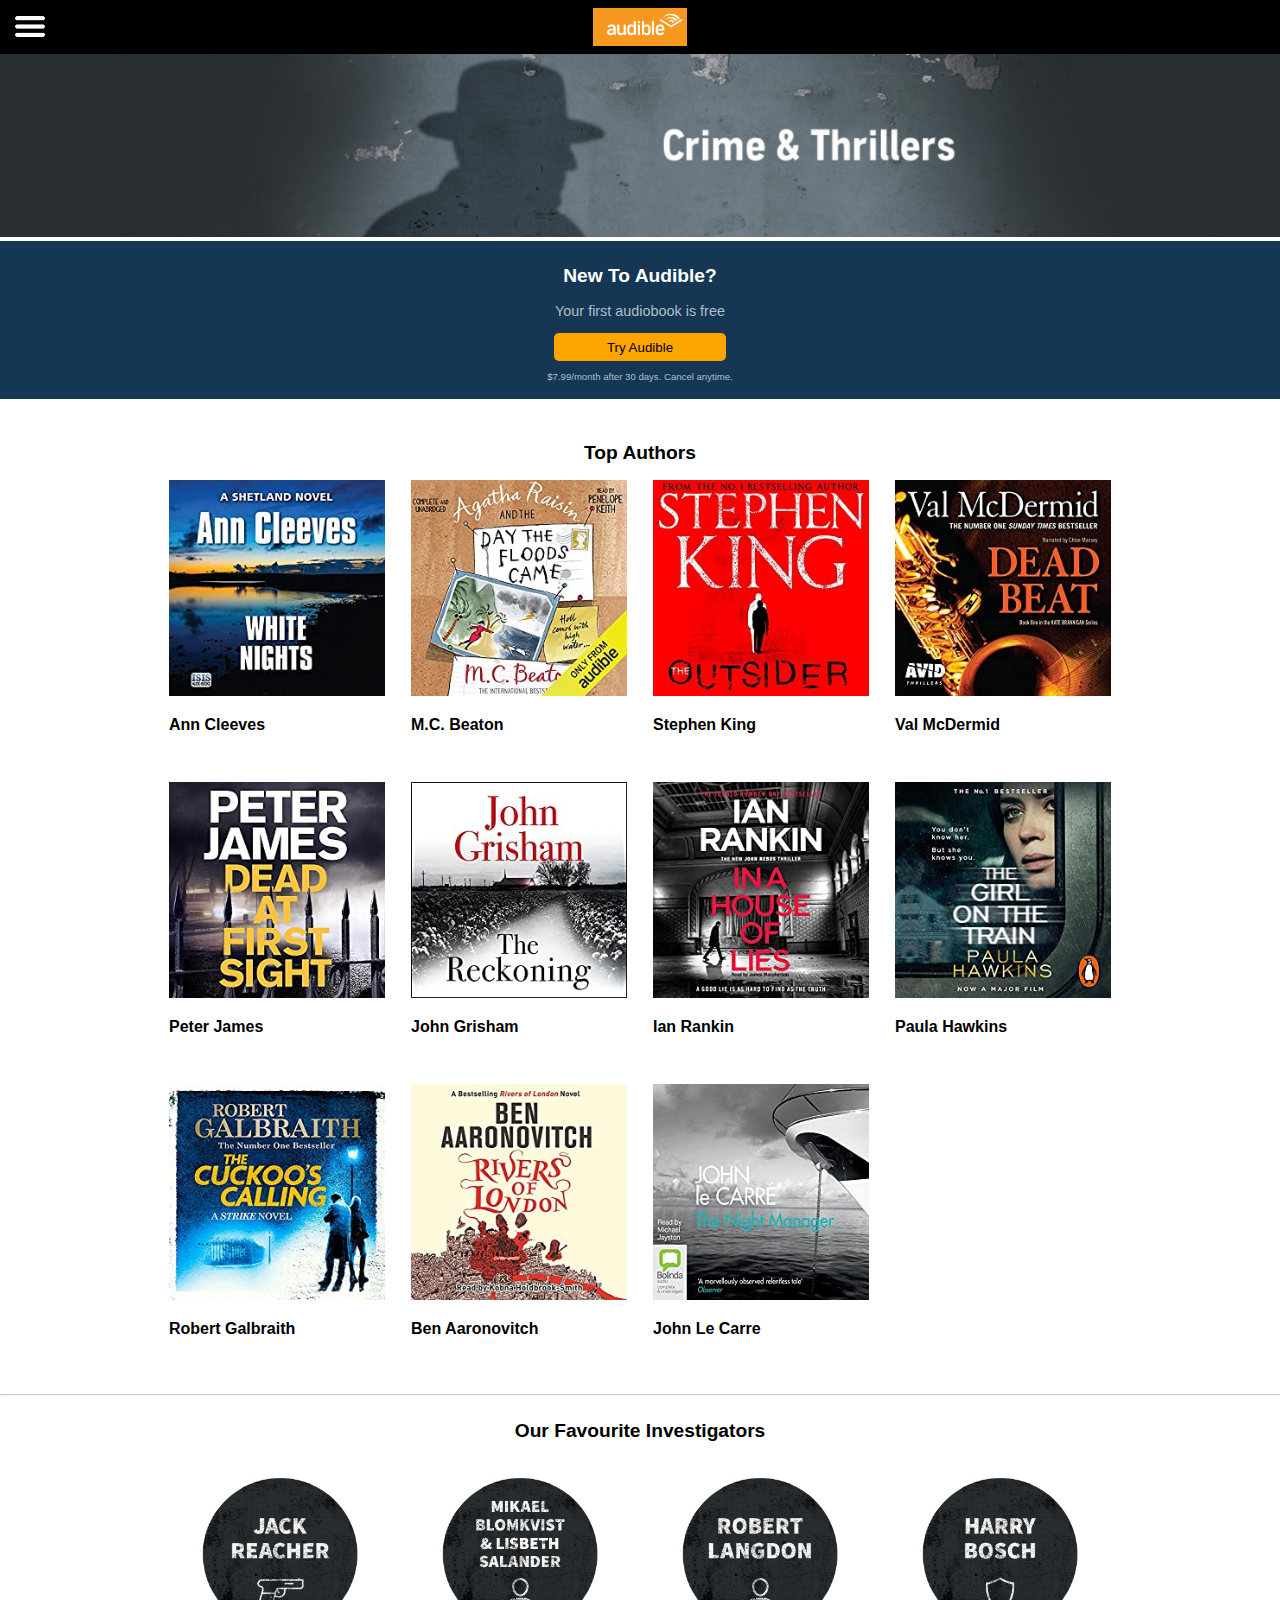
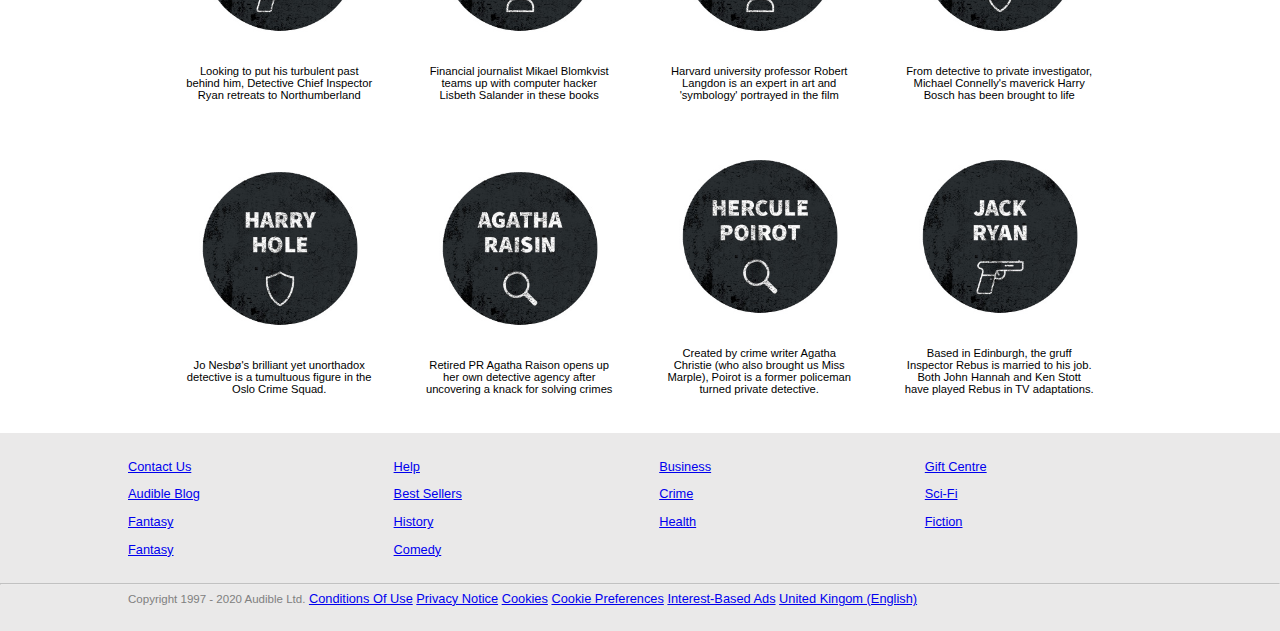
==== trending.html @ 18357cba "Add files via upload" ====
<!doctype html>
<html lang="nl">
<head>
	<meta charset="UTF-8">
	<meta name="author" content="jouw naam">
	<meta name="viewport" content="width=device-width, initial-scale=1">

	<title>Audible</title>

	<link href="styles/style2.css" rel="stylesheet">
</head>
<header>
	<button class="hamburger"></button>
	<nav class="navigatie">
		<ul>
			<li><a href="index.html" class="lijst">Home</a></li>
			<li><a href="#" class="lijst">Search</a></li>
			<li><a href="#" class="lijst">Contact</a></li>
			<li><a href="trending.html" class="lijst">Crime Books</a></li>
			<li><a href="#" class="lijst">Comedy</a></li>
			<li><a href="#" class="lijst">Fantasy</a></li>
			<li><a href="#" class="lijst">Fiction</a></li>
			<li><a href="#" class="lijst">Biography</a></li>
		</ul>
	</nav>
	<input type="image" alt="Login"
	src="images/logo.png">
</header>
<main>
	<section> <!-- section 1 -->
		<img src="images/crime.png">
	</section>
	<section> <!-- section 2 -->
		<h2>New To Audible?</h2>
		<p>Your first audiobook is free</p>
		<button>Try Audible</button>
		<p>$7.99/month after 30 days. Cancel anytime.</p>
	</section>
	<section> <!-- section 3 -->
		<h2 class="htrend">Top Authors</h2>
		<div>
			<img src="images/ann.jpg">
			<h3 class="ftt">Ann Cleeves</h3>
		</div>
		<div>
			<img src="images/beaton.jpg">
			<h3>M.C. Beaton</h3>
		</div>
		<div>
			<img src="images/stephen.jpg">
			<h3>Stephen King</h3>
		</div>
		<div>
			<img src="images/val.jpg">
			<h3>Val McDermid</h3>
		</div>
		<div>
			<img src="images/peter.jpg">
			<h3>Peter James</h3>
		</div>
		<div>
			<img src="images/john.jpg">
			<h3>John Grisham</h3>
		</div>
		<div>
			<img src="images/ian.jpg">
			<h3>Ian Rankin</h3>
		</div>
		<div>
			<img src="images/paula.jpg">
			<h3>Paula Hawkins</h3>
		</div>
		<div>
			<img src="images/robert.jpg">
			<h3>Robert Galbraith</h3>
		</div>
		<div>
			<img src="images/ben.jpg">
			<h3>Ben Aaronovitch</h3>
		</div>
		<div>
			<img src="images/john2.jpg">
			<h3>John Le Carre</h3>
		</div>
	</section><hr>
	
	<section> <!-- section 4 -->
		<h2>Our Favourite Investigators</h2>
		<div>
			<img src="images/investigator1.jpg">
			<p>Looking to put his turbulent past behind him, Detective Chief Inspector Ryan retreats to Northumberland </p>
		</div>
		<div>
			<img src="images/investigator2.jpg">
			<p>Financial journalist Mikael Blomkvist teams up with computer hacker Lisbeth Salander in these books</p>
		</div>
		<div>
			<img src="images/investigator3.jpg">
			<p>Harvard university professor Robert Langdon is an expert in art and 'symbology' portrayed in the film</p>
		</div>
		<div>
			<img src="images/investigator4.jpg">
			<p>From detective to private investigator, Michael Connelly's maverick Harry Bosch has been brought to life</p>
		</div>
		<div>
			<img src="images/investigator5.jpg">
			<p>Jo Nesbø's brilliant yet unorthadox detective is a tumultuous figure in the Oslo Crime Squad.</p>
		</div>
		<div>
			<img src="images/investigator6.jpg">
			<p>Retired PR Agatha Raison opens up her own detective agency after uncovering a knack for solving crimes</p>
		</div>
		<div>
			<img src="images/investigator7.jpg">
			<p>Created by crime writer Agatha Christie (who also brought us Miss Marple), Poirot is a former policeman turned private detective.</p>
		</div>
		<div>
			<img src="images/investigator8.jpg">
			<p>Based in Edinburgh, the gruff Inspector Rebus is married to his job. Both John Hannah and Ken Stott have played Rebus in TV adaptations.</p>
		</div>
	</section>
</main>
<footer>
	<div>
		<a href="#">Contact Us</a>
		<a href="#">Help</a>
		<a href="#">Business</a>
		<a href="#">Gift Centre</a>
		<a href="#">Audible Blog</a>
		<a href="#">Best Sellers</a>
		<a href="#">Crime</a>
		<a href="#">Sci-Fi</a>
		<a href="#">Fantasy</a>
		<a href="#">History</a>
		<a href="#">Health</a>
		<a href="#">Fiction</a>
		<a href="#">Fantasy</a>
		<a href="#">Comedy</a>
	</div><hr>
	<div>
		<p>Copyright 1997 - 2020 Audible Ltd.</p>
		<a href="#">Conditions Of Use</a>
		<a href="#">Privacy Notice</a>
		<a href="#">Cookies</a>
		<a href="#">Cookie Preferences</a>
		<a href="#">Interest-Based Ads</a>
		<a href="#">United Kingom (English)</a>
	</div>
</footer>
<body>
	<script src="scripts/script2.js"></script>
</body>
</html>
---- styles/style2.css ----
/* CSS Document */
*, *::after, *::before {
	box-sizing:border-box;  
}

body {
	margin:0;
	padding:0;
	font-family: helvetica;
}

/* letters */
h2 {
	font-size:1.2em;
	color:black;
} 

h3 {
	font-size:1em;
	font-weight: bold;
}

p {
	font-size:0.9em;
}

/* header */
header {
	background-color:black;
	display: grid;
	align-items: center;
	justify-content: space-around;
	padding: 0.5em 0;
}

.hamburger {
	width: 1.7em;
	position: absolute;
	width: 2.5em;
	height:2.5em;
	border:none;
	background: url(../images/hamburger.png);
	background-size:100%;
	z-index: 1000;
	top: .75em;
	left: 1em;
}

.sluiten {
	background: url(../images/kruis.png);
	width: 1.7em;
	position: absolute;
	width: 2.5em;
	height:2.5em;
	border:none;
	background-size:100%;
	z-index: 1000;
	top: 1em;
}

.navigatie {
	position: absolute;
	top: 0;
	left: 0;
	background-color: #282828;
	width: 100vw;
	height: 100vh;
	overflow: hidden;
	transform:translateX(-100%);
	transition: transform 0.2s ease;
}

.toonNav {
	transform:translateX(0%);
}

.navigatie ul {
	list-style: none; 
	margin-top:5em;
}

.navigatie li {
	margin-bottom: 3em;
}

.navigatie ul li a{
	color: white;
	padding-bottom: 10px;
	border-bottom: 2px solid black;
	text-decoration: none;
	font-size: 1.2em;
}

.navigatie ul li a:hover, .navigatie ul li a:focus {
	border-bottom: 2px solid white;
}

input {
	width: 7em;
}

header p{
	color: black;
}

header a{
	text-decoration: none;
}

header ul {
	list-style-type: none;
}

img {
	width: 100vw;
}

/* section 1 */
section:nth-of-type(1) img {
	width: 100vw;
	grid-column-start:1;
	grid-column-end:-1;
}

/* section 2 */
section:nth-of-type(2) {
	background-color: #153754;
	text-align: center;
	padding: .5em 0;
	margin-bottom: 3vh;
}

section:nth-of-type(2) h2 {
	color: white;
}

section:nth-of-type(2) p {
	color:#B0BFCA;
}

section:nth-of-type(2) button {
	background-color: orange;
	padding: .5em 4em;
	border-radius: 5px;
	border:none;
}

p:nth-child(4) {
	font-size:0.6em;
}

/* section 3 */
section:nth-of-type(3) {
	display: grid;
	grid-template-columns:1fr 1fr;
	margin-bottom: 3vh;
}

section:nth-of-type(3) h2 {
	grid-column-start:1;
	grid-column-end:-1;
	text-align: center;
}

section:nth-of-type(3) img {
	width: 40vw;
}

section:nth-of-type(3) div {
	margin:auto;
	margin-bottom: 2em;
}

hr {
	color: grey;
	opacity: 50%;
}

/* section 4 */
section:nth-of-type(4) {
	display: grid;
	grid-template-columns: 1fr 1fr;

}

section:nth-of-type(4) h2 {
	grid-column-start:1;
	grid-column-end:-1;
	text-align: center;
}

section:nth-of-type(4) div {
	margin: auto;
	margin-bottom: 3vh;
}

section:nth-of-type(4) img {
	width: 35vw;
}

section:nth-of-type(4) p {
	text-align:center;
	font-size:0.7em;
	width: 35vw;
}

/* footer */
footer {
	background-color: #eae9e9;
	padding:2em 0;
	font-size: 0.8em;
}

footer div:nth-of-type(1) {
	display: grid;
	grid-template-columns: 1fr 1fr 1fr;
	grid-gap: 1em 3em;
	width: 80vw;
	margin:auto;
	margin-bottom: 2em;
}

footer div:nth-of-type(2) {
	width: 80vw;
	margin-top: 2em;
	margin:auto;
}

footer div:nth-of-type(2) p {
	display: inline;
	color: grey;
}

/* Media Query */
/* 3 Column Grid */
@media (min-width: 40em) {
	section:nth-of-type(3) {
		display: grid;
		grid-template-columns:1fr 1fr 1fr;
		margin-bottom: 3vh;
		grid-gap: 0 .5em;
		max-width: 40em;
		margin: auto;
	}

	section:nth-of-type(3) h2 {
		text-align: center;
	}

	section:nth-of-type(3) img {
		max-width: 12em;
	}

	section:nth-of-type(3) div {
		margin:auto;
		margin-bottom: 2em;
	}

	section:nth-of-type(4) {
		display: grid;
		grid-template-columns: 1fr 1fr 1fr;
		max-width: 40em;
		margin: auto;
	}

	section:nth-of-type(4) h2 {
		grid-column-start:1;
		grid-column-end:-1;
		text-align: center;
	}

	section:nth-of-type(4) div {
		margin: auto;
		margin-bottom: 3vh;
	}

	section:nth-of-type(4) img {
		max-width: 12em;
	}

	section:nth-of-type(4) p {
		text-align:center;
		font-size:0.7em;
		max-width: 17em;
	}

	footer div {
		max-width: 60em;
		margin: auto;
	}

	footer div:nth-of-type(1) {
		display: grid;
		grid-template-columns: 1fr 1fr 1fr;
		grid-gap: 1em 3em;
		margin-bottom: 2em;
	}
}

@media (min-width: 60em) {
	section:nth-of-type(3) {
		display: grid;
		grid-template-columns:1fr 1fr 1fr 1fr;
		margin-bottom: 3vh;
		grid-gap: 0 .5em;
		max-width: 60em;
		margin: auto;
	}

	section:nth-of-type(3) h2 {
		text-align: center;
	}

	section:nth-of-type(3) img {
		max-width: 13.5em;
	}

	section:nth-of-type(3) div {
		margin:auto;
		margin-bottom: 2em;
	}

	section:nth-of-type(4) {
		display: grid;
		grid-template-columns: 1fr 1fr 1fr 1fr;
		max-width: 60em;
		margin: auto;
	}

	section:nth-of-type(4) h2 {
		grid-column-start:1;
		grid-column-end:-1;
		text-align: center;
	}

	section:nth-of-type(4) div {
		margin: auto;
		margin-bottom: 3vh;
	}

	section:nth-of-type(4) img {
		max-width: 12em;
	}

	section:nth-of-type(4) p {
		text-align:center;
		font-size:0.7em;
		max-width: 17em;
	}

	footer div {
		max-width: 80em;
		margin: auto;
	}

	footer div:nth-of-type(1) {
		display: grid;
		grid-template-columns: 1fr 1fr 1fr 1fr;
		grid-gap: 1em 3em;
		margin-bottom: 2em;
	}
}
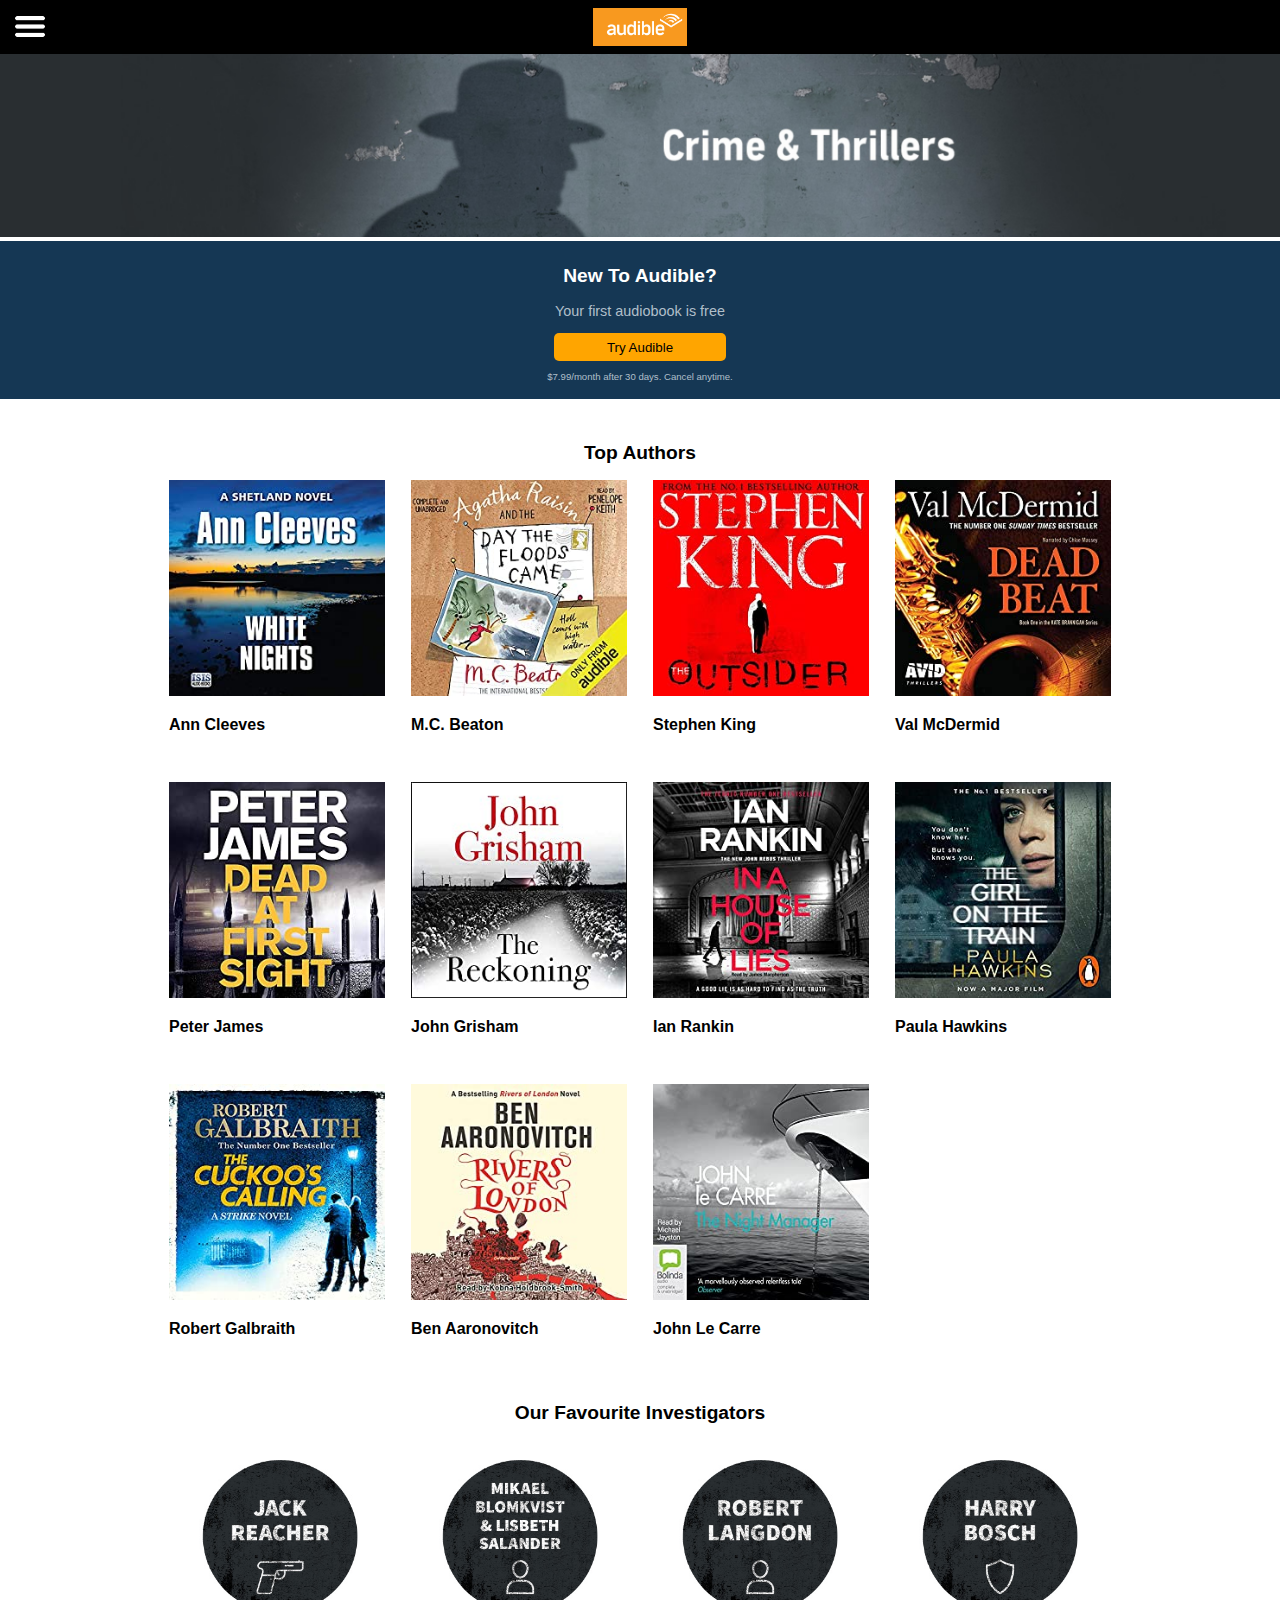
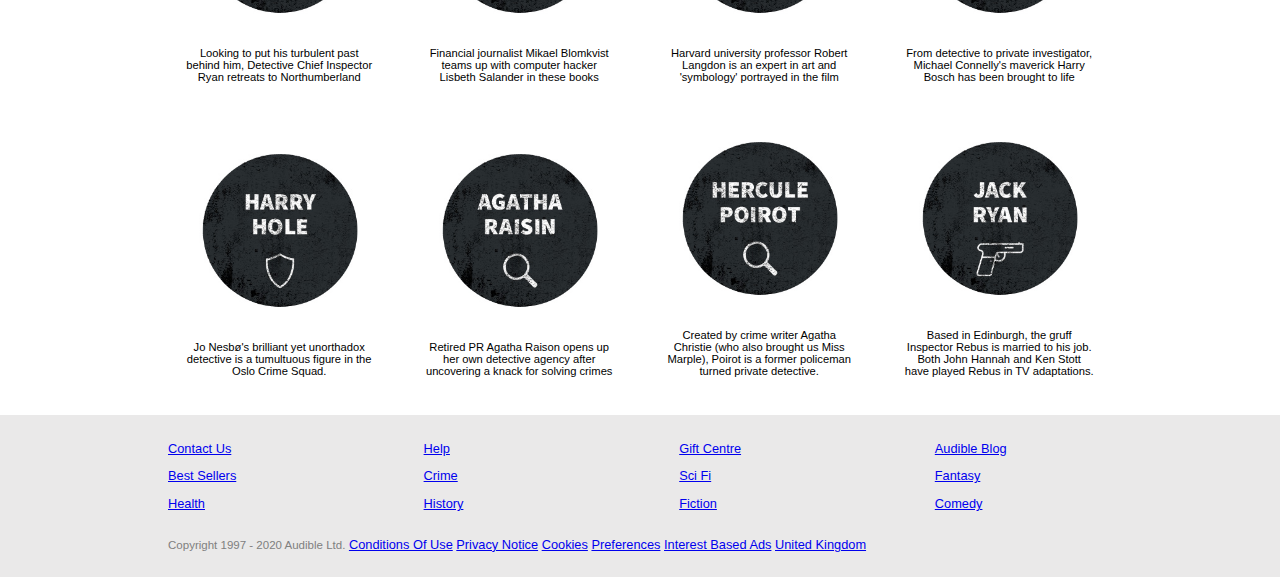
==== commit 4b088b3a: "Add files via upload" ====
--- a/trending.html
+++ b/trending.html
@@ -9,6 +9,7 @@
 
 	<link href="styles/style2.css" rel="stylesheet">
 </head>
+<body>
 <header>
 	<button class="hamburger"></button>
 	<nav class="navigatie">
@@ -28,7 +29,7 @@
 </header>
 <main>
 	<section> <!-- section 1 -->
-		<img src="images/crime.png">
+		<img src="images/crime.png" alt="begin">
 	</section>
 	<section> <!-- section 2 -->
 		<h2>New To Audible?</h2>
@@ -38,116 +39,114 @@
 	</section>
 	<section> <!-- section 3 -->
 		<h2 class="htrend">Top Authors</h2>
-		<div>
-			<img src="images/ann.jpg">
+		<article>
+			<img src="images/ann.jpg" alt="boek1">
 			<h3 class="ftt">Ann Cleeves</h3>
-		</div>
-		<div>
-			<img src="images/beaton.jpg">
+		</article>
+		<article>
+			<img src="images/beaton.jpg" alt="boek2">
 			<h3>M.C. Beaton</h3>
-		</div>
-		<div>
-			<img src="images/stephen.jpg">
+		</article>
+		<article>
+			<img src="images/stephen.jpg" alt="boek3">
 			<h3>Stephen King</h3>
-		</div>
-		<div>
-			<img src="images/val.jpg">
+		</article>
+		<article>
+			<img src="images/val.jpg" alt="boek4">
 			<h3>Val McDermid</h3>
-		</div>
-		<div>
-			<img src="images/peter.jpg">
+		</article>
+		<article>
+			<img src="images/peter.jpg" alt="boek5">
 			<h3>Peter James</h3>
-		</div>
-		<div>
-			<img src="images/john.jpg">
+		</article>
+		<article>
+			<img src="images/john.jpg" alt="boek6">
 			<h3>John Grisham</h3>
-		</div>
-		<div>
-			<img src="images/ian.jpg">
+		</article>
+		<article>
+			<img src="images/ian.jpg" alt="boek7">
 			<h3>Ian Rankin</h3>
-		</div>
-		<div>
-			<img src="images/paula.jpg">
+		</article>
+		<article>
+			<img src="images/paula.jpg" alt="boek8">
 			<h3>Paula Hawkins</h3>
-		</div>
-		<div>
-			<img src="images/robert.jpg">
+		</article>
+		<article>
+			<img src="images/robert.jpg" alt="boek9">
 			<h3>Robert Galbraith</h3>
-		</div>
-		<div>
+		</article>
+		<article>
 			<img src="images/ben.jpg">
 			<h3>Ben Aaronovitch</h3>
-		</div>
-		<div>
+		</article>
+		<article>
 			<img src="images/john2.jpg">
 			<h3>John Le Carre</h3>
-		</div>
-	</section><hr>
+		</article>
+	</section>
 	
 	<section> <!-- section 4 -->
 		<h2>Our Favourite Investigators</h2>
-		<div>
+		<article>
 			<img src="images/investigator1.jpg">
 			<p>Looking to put his turbulent past behind him, Detective Chief Inspector Ryan retreats to Northumberland </p>
-		</div>
-		<div>
+		</article>
+		<article>
 			<img src="images/investigator2.jpg">
 			<p>Financial journalist Mikael Blomkvist teams up with computer hacker Lisbeth Salander in these books</p>
-		</div>
-		<div>
+		</article>
+		<article>
 			<img src="images/investigator3.jpg">
 			<p>Harvard university professor Robert Langdon is an expert in art and 'symbology' portrayed in the film</p>
-		</div>
-		<div>
+		</article>
+		<article>
 			<img src="images/investigator4.jpg">
 			<p>From detective to private investigator, Michael Connelly's maverick Harry Bosch has been brought to life</p>
-		</div>
-		<div>
+		</article>
+		<article>
 			<img src="images/investigator5.jpg">
 			<p>Jo Nesbø's brilliant yet unorthadox detective is a tumultuous figure in the Oslo Crime Squad.</p>
-		</div>
-		<div>
+		</article>
+		<article>
 			<img src="images/investigator6.jpg">
 			<p>Retired PR Agatha Raison opens up her own detective agency after uncovering a knack for solving crimes</p>
-		</div>
-		<div>
+		</article>
+		<article>
 			<img src="images/investigator7.jpg">
 			<p>Created by crime writer Agatha Christie (who also brought us Miss Marple), Poirot is a former policeman turned private detective.</p>
-		</div>
-		<div>
+		</article>
+		<article>
 			<img src="images/investigator8.jpg">
 			<p>Based in Edinburgh, the gruff Inspector Rebus is married to his job. Both John Hannah and Ken Stott have played Rebus in TV adaptations.</p>
-		</div>
+		</article>
 	</section>
 </main>
 <footer>
-	<div>
-		<a href="#">Contact Us</a>
-		<a href="#">Help</a>
-		<a href="#">Business</a>
-		<a href="#">Gift Centre</a>
-		<a href="#">Audible Blog</a>
-		<a href="#">Best Sellers</a>
-		<a href="#">Crime</a>
-		<a href="#">Sci-Fi</a>
-		<a href="#">Fantasy</a>
-		<a href="#">History</a>
-		<a href="#">Health</a>
-		<a href="#">Fiction</a>
-		<a href="#">Fantasy</a>
-		<a href="#">Comedy</a>
-	</div><hr>
-	<div>
+	<ul>
+		<li><a href="#">Contact Us</a></li>
+		<li><a href="#">Help</a></li>
+		<li><a href="#">Gift Centre</a></li>
+		<li><a href="#">Audible Blog</a></li>
+		<li><a href="#">Best Sellers</a></li>
+		<li><a href="#">Crime</a></li>
+		<li><a href="#">Sci Fi</a></li>
+		<li><a href="#">Fantasy</a></li>
+		<li><a href="#">Health</a></li>
+		<li><a href="#">History</a></li>
+		<li><a href="#">Fiction</a></li>
+		<li><a href="#">Comedy</a></li>
+	</ul>
+	<ul>
 		<p>Copyright 1997 - 2020 Audible Ltd.</p>
-		<a href="#">Conditions Of Use</a>
-		<a href="#">Privacy Notice</a>
-		<a href="#">Cookies</a>
-		<a href="#">Cookie Preferences</a>
-		<a href="#">Interest-Based Ads</a>
-		<a href="#">United Kingom (English)</a>
-	</div>
+		<li><a href="#">Conditions Of Use</a></li>
+		<li><a href="#">Privacy Notice</a></li>
+		<li><a href="#">Cookies</a></li>
+		<li><a href="#">Preferences</a></li>
+		<li><a href="#">Interest Based Ads</a></li>
+		<li><a href="#">United Kingdom</a></li>
+	</ul>
 </footer>
-<body>
+
 	<script src="scripts/script2.js"></script>
 </body>
 </html>
--- a/styles/style2.css
+++ b/styles/style2.css
@@ -166,7 +166,7 @@
 	width: 40vw;
 }
 
-section:nth-of-type(3) div {
+section:nth-of-type(3) article {
 	margin:auto;
 	margin-bottom: 2em;
 }
@@ -189,7 +189,7 @@
 	text-align: center;
 }
 
-section:nth-of-type(4) div {
+section:nth-of-type(4) article {
 	margin: auto;
 	margin-bottom: 3vh;
 }
@@ -204,29 +204,36 @@
 	width: 35vw;
 }
 
-/* footer */
 footer {
 	background-color: #eae9e9;
 	padding:2em 0;
 	font-size: 0.8em;
 }
 
-footer div:nth-of-type(1) {
+footer ul:nth-of-type(1) {
 	display: grid;
+	list-style-type: none;
 	grid-template-columns: 1fr 1fr 1fr;
 	grid-gap: 1em 3em;
-	width: 80vw;
+	width: 95vw;
 	margin:auto;
 	margin-bottom: 2em;
-}
-
-footer div:nth-of-type(2) {
-	width: 80vw;
+	margin-left: 0;
+}
+
+footer ul:nth-of-type(2) {
+	width: 95vw;
 	margin-top: 2em;
 	margin:auto;
-}
-
-footer div:nth-of-type(2) p {
+	margin-left: 0;
+
+}
+
+footer ul:nth-of-type(2) li {
+	display: inline;
+}
+
+footer ul:nth-of-type(2) p {
 	display: inline;
 	color: grey;
 }
@@ -251,7 +258,7 @@
 		max-width: 12em;
 	}
 
-	section:nth-of-type(3) div {
+	section:nth-of-type(3) article {
 		margin:auto;
 		margin-bottom: 2em;
 	}
@@ -269,7 +276,7 @@
 		text-align: center;
 	}
 
-	section:nth-of-type(4) div {
+	section:nth-of-type(4) article {
 		margin: auto;
 		margin-bottom: 3vh;
 	}
@@ -284,12 +291,22 @@
 		max-width: 17em;
 	}
 
-	footer div {
+	footer ul {
 		max-width: 60em;
 		margin: auto;
 	}
 
-	footer div:nth-of-type(1) {
+	footer ul:nth-of-type(1){
+		margin: auto;
+		margin-bottom: 2em;
+	}
+
+	footer ul:nth-of-type(2){
+		margin: auto;
+	}
+
+
+	footer ul:nth-of-type(1)li {
 		display: grid;
 		grid-template-columns: 1fr 1fr 1fr;
 		grid-gap: 1em 3em;
@@ -315,7 +332,7 @@
 		max-width: 13.5em;
 	}
 
-	section:nth-of-type(3) div {
+	section:nth-of-type(3) article {
 		margin:auto;
 		margin-bottom: 2em;
 	}
@@ -333,7 +350,7 @@
 		text-align: center;
 	}
 
-	section:nth-of-type(4) div {
+	section:nth-of-type(4) article {
 		margin: auto;
 		margin-bottom: 3vh;
 	}
@@ -348,24 +365,28 @@
 		max-width: 17em;
 	}
 
-	footer div {
+	footer ul {
 		max-width: 80em;
 		margin: auto;
 	}
 
-	footer div:nth-of-type(1) {
+	footer ul:nth-of-type(1) {
 		display: grid;
 		grid-template-columns: 1fr 1fr 1fr 1fr;
-		grid-gap: 1em 3em;
-		margin-bottom: 2em;
-	}
-}
-
-
-
-
-
-
-
-
-
+		margin:auto;
+	}
+
+	footer ul:nth-of-type(2){
+		margin: auto;
+		margin-top: 2em;
+	}
+}
+
+
+
+
+
+
+
+
+
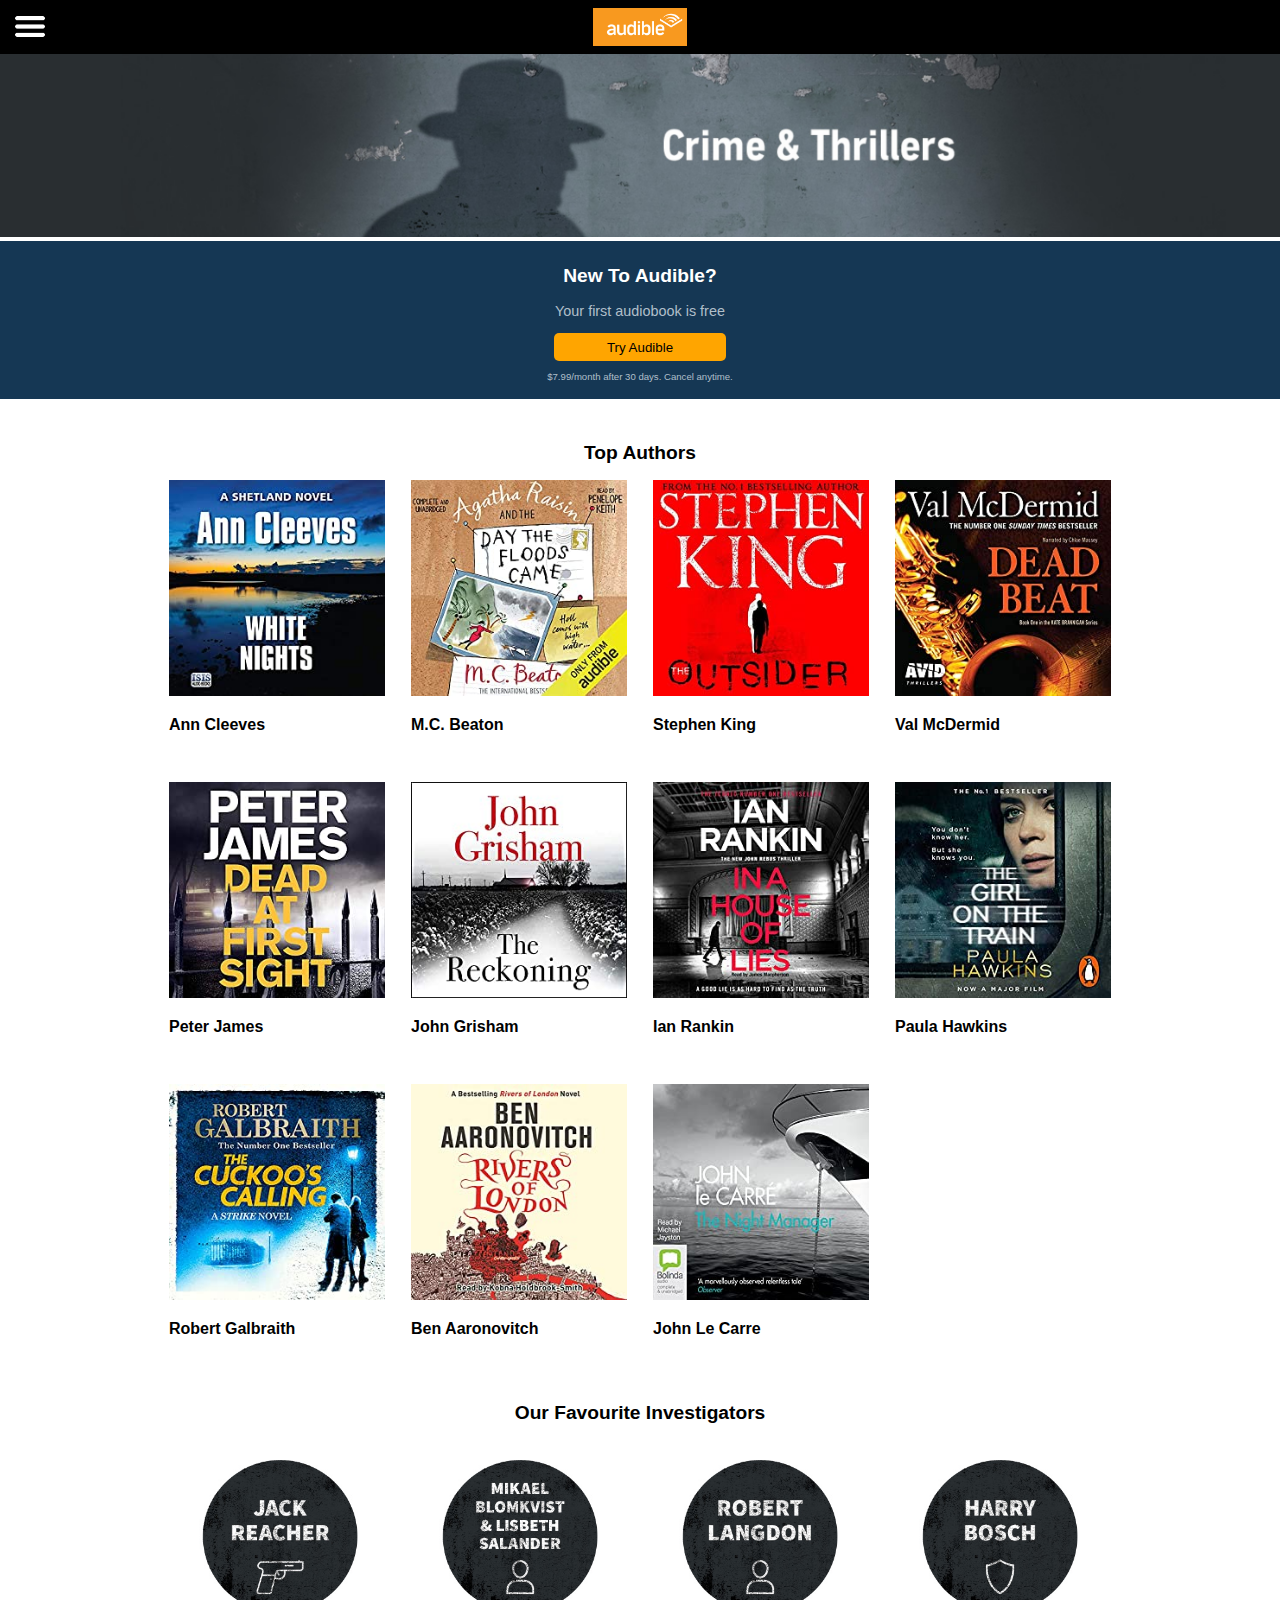
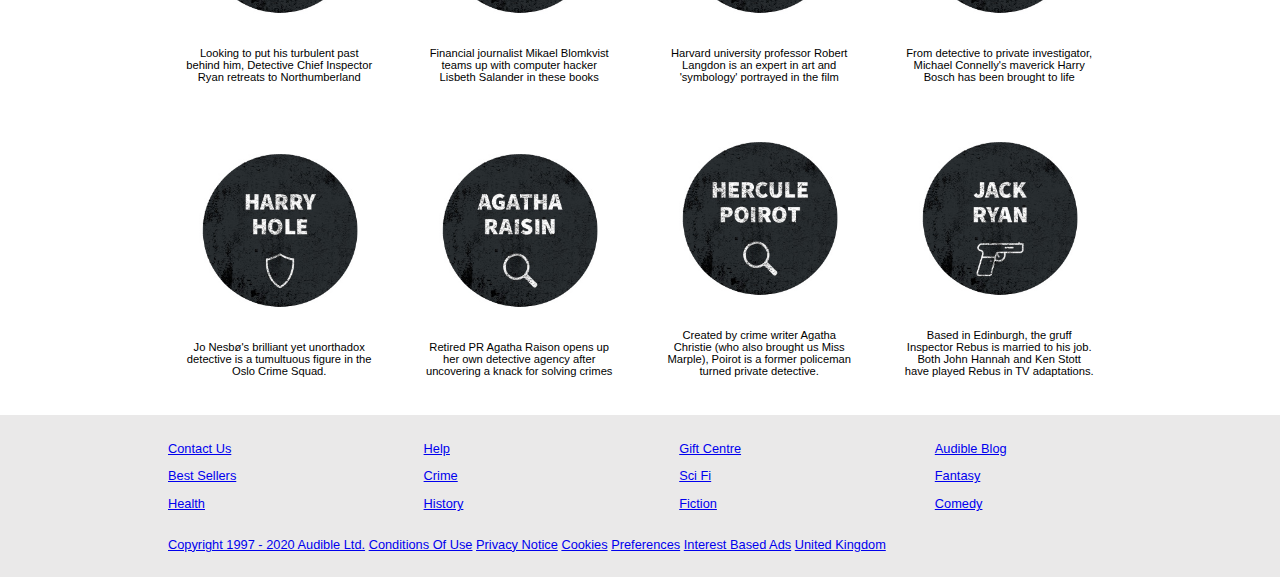
==== commit 0c7010ec: "Add files via upload" ====
--- a/trending.html
+++ b/trending.html
@@ -29,6 +29,7 @@
 </header>
 <main>
 	<section> <!-- section 1 -->
+		<h2>Crime & Thrillers</h2>
 		<img src="images/crime.png" alt="begin">
 	</section>
 	<section> <!-- section 2 -->
@@ -76,11 +77,11 @@
 			<h3>Robert Galbraith</h3>
 		</article>
 		<article>
-			<img src="images/ben.jpg">
+			<img src="images/ben.jpg" alt="boek10">
 			<h3>Ben Aaronovitch</h3>
 		</article>
 		<article>
-			<img src="images/john2.jpg">
+			<img src="images/john2.jpg" alt="boek11">
 			<h3>John Le Carre</h3>
 		</article>
 	</section>
@@ -88,35 +89,35 @@
 	<section> <!-- section 4 -->
 		<h2>Our Favourite Investigators</h2>
 		<article>
-			<img src="images/investigator1.jpg">
+			<img src="images/investigator1.jpg" alt="investigator01">
 			<p>Looking to put his turbulent past behind him, Detective Chief Inspector Ryan retreats to Northumberland </p>
 		</article>
 		<article>
-			<img src="images/investigator2.jpg">
+			<img src="images/investigator2.jpg" alt="investigator02">
 			<p>Financial journalist Mikael Blomkvist teams up with computer hacker Lisbeth Salander in these books</p>
 		</article>
 		<article>
-			<img src="images/investigator3.jpg">
+			<img src="images/investigator3.jpg" alt="investigator03">
 			<p>Harvard university professor Robert Langdon is an expert in art and 'symbology' portrayed in the film</p>
 		</article>
 		<article>
-			<img src="images/investigator4.jpg">
+			<img src="images/investigator4.jpg" alt="investigator04">
 			<p>From detective to private investigator, Michael Connelly's maverick Harry Bosch has been brought to life</p>
 		</article>
 		<article>
-			<img src="images/investigator5.jpg">
+			<img src="images/investigator5.jpg" alt="investigator05">
 			<p>Jo Nesbø's brilliant yet unorthadox detective is a tumultuous figure in the Oslo Crime Squad.</p>
 		</article>
 		<article>
-			<img src="images/investigator6.jpg">
+			<img src="images/investigator6.jpg" alt="investigator06">
 			<p>Retired PR Agatha Raison opens up her own detective agency after uncovering a knack for solving crimes</p>
 		</article>
 		<article>
-			<img src="images/investigator7.jpg">
+			<img src="images/investigator7.jpg" alt="investigator07">
 			<p>Created by crime writer Agatha Christie (who also brought us Miss Marple), Poirot is a former policeman turned private detective.</p>
 		</article>
 		<article>
-			<img src="images/investigator8.jpg">
+			<img src="images/investigator8.jpg" alt="investigator08">
 			<p>Based in Edinburgh, the gruff Inspector Rebus is married to his job. Both John Hannah and Ken Stott have played Rebus in TV adaptations.</p>
 		</article>
 	</section>
@@ -137,7 +138,7 @@
 		<li><a href="#">Comedy</a></li>
 	</ul>
 	<ul>
-		<p>Copyright 1997 - 2020 Audible Ltd.</p>
+		<li><a href="#">Copyright 1997 - 2020 Audible Ltd.</a></li>
 		<li><a href="#">Conditions Of Use</a></li>
 		<li><a href="#">Privacy Notice</a></li>
 		<li><a href="#">Cookies</a></li>
--- a/styles/style2.css
+++ b/styles/style2.css
@@ -122,6 +122,11 @@
 	grid-column-end:-1;
 }
 
+section:nth-of-type(1) h2 {
+	font-size:.01px;
+	color: white;
+}
+
 /* section 2 */
 section:nth-of-type(2) {
 	background-color: #153754;
@@ -233,10 +238,6 @@
 	display: inline;
 }
 
-footer ul:nth-of-type(2) p {
-	display: inline;
-	color: grey;
-}
 
 /* Media Query */
 /* 3 Column Grid */
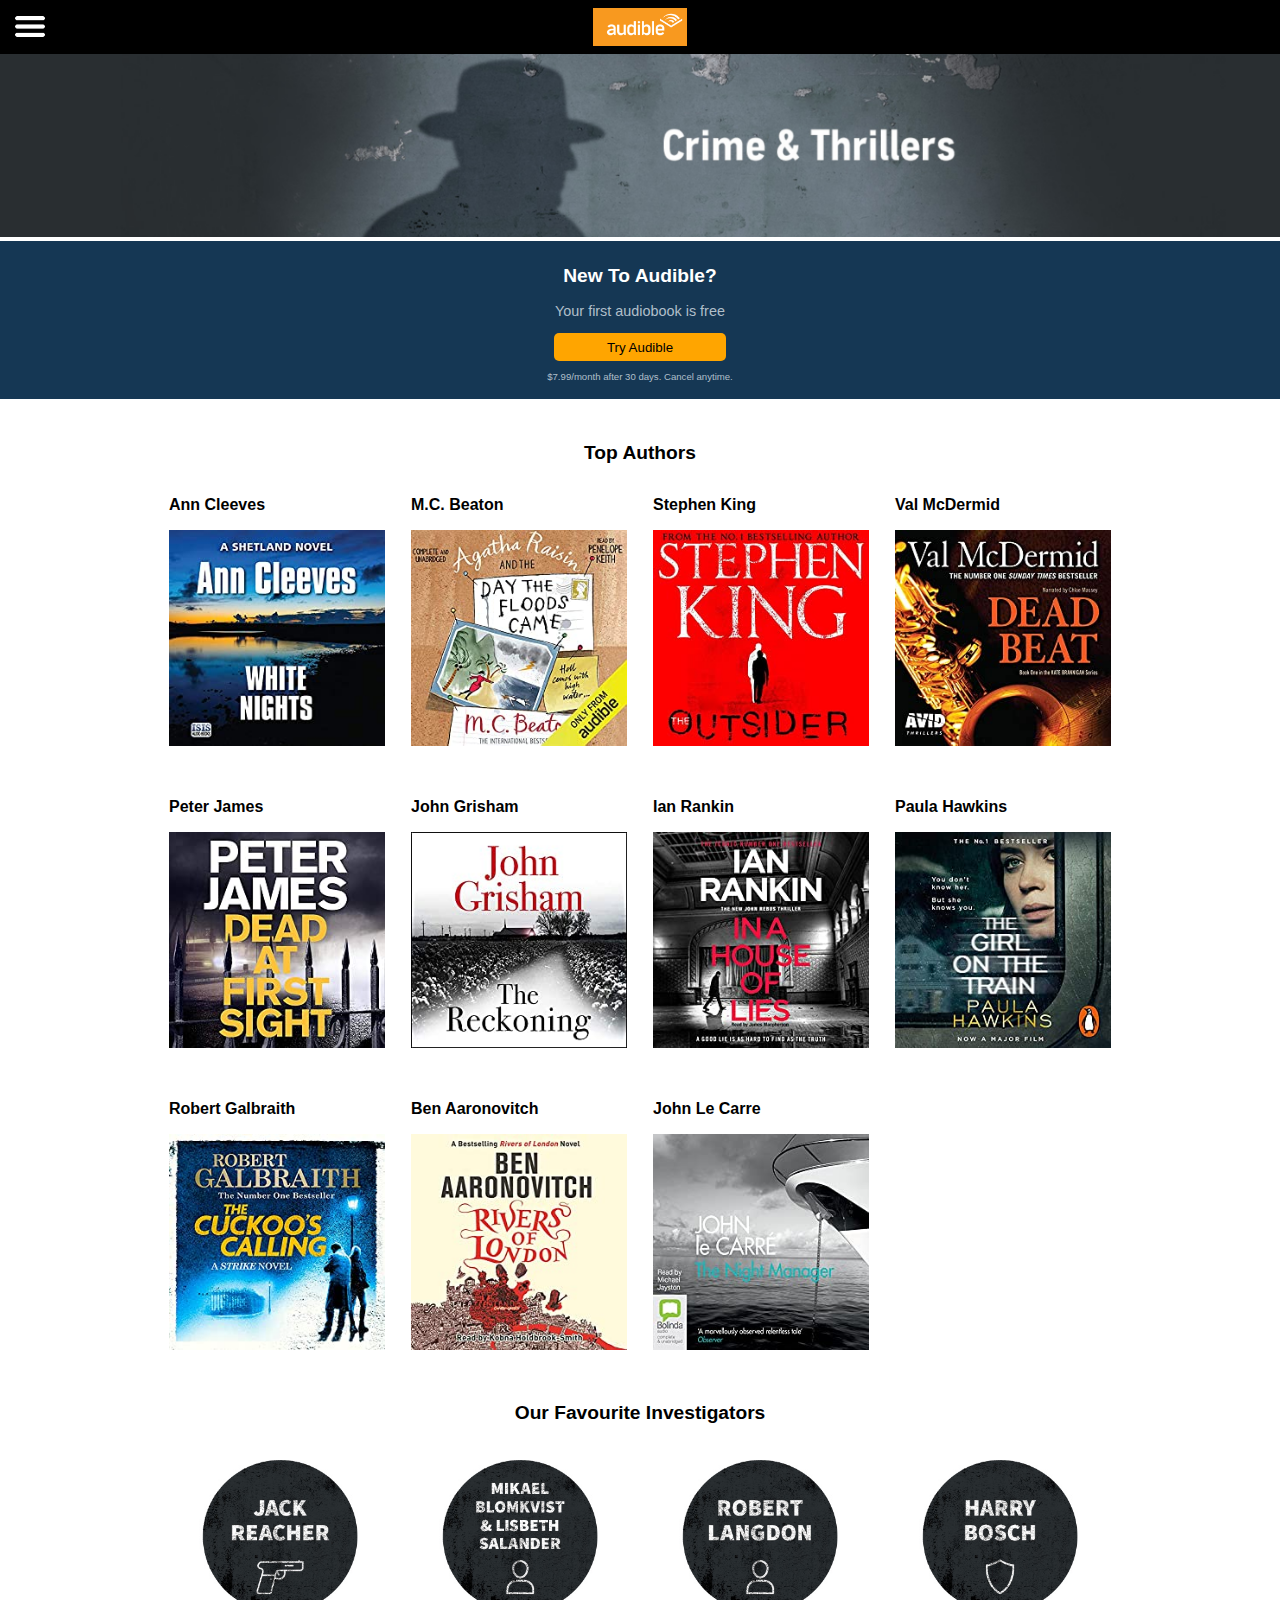
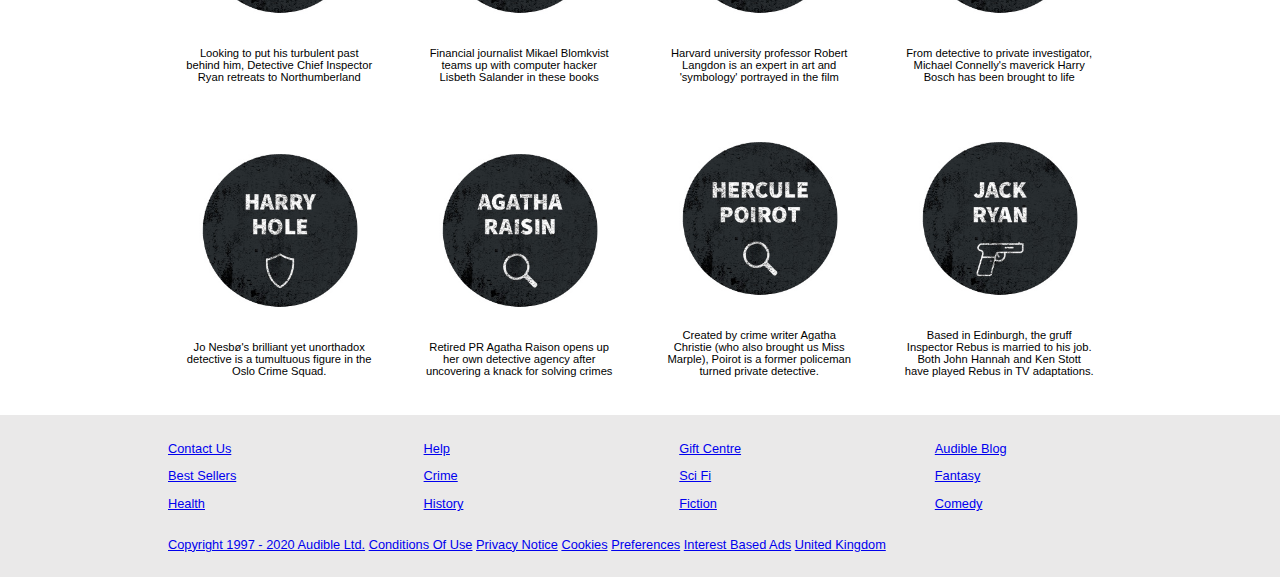
==== commit dc86e688: "Add files via upload" ====
--- a/trending.html
+++ b/trending.html
@@ -41,48 +41,48 @@
 	<section> <!-- section 3 -->
 		<h2 class="htrend">Top Authors</h2>
 		<article>
+			<h3 class="ftt">Ann Cleeves</h3>
 			<img src="images/ann.jpg" alt="boek1">
-			<h3 class="ftt">Ann Cleeves</h3>
 		</article>
 		<article>
+			<h3>M.C. Beaton</h3>
 			<img src="images/beaton.jpg" alt="boek2">
-			<h3>M.C. Beaton</h3>
 		</article>
 		<article>
+			<h3>Stephen King</h3>
 			<img src="images/stephen.jpg" alt="boek3">
-			<h3>Stephen King</h3>
 		</article>
 		<article>
+			<h3>Val McDermid</h3>
 			<img src="images/val.jpg" alt="boek4">
-			<h3>Val McDermid</h3>
 		</article>
 		<article>
+			<h3>Peter James</h3>
 			<img src="images/peter.jpg" alt="boek5">
-			<h3>Peter James</h3>
 		</article>
 		<article>
+			<h3>John Grisham</h3>
 			<img src="images/john.jpg" alt="boek6">
-			<h3>John Grisham</h3>
 		</article>
 		<article>
+			<h3>Ian Rankin</h3>
 			<img src="images/ian.jpg" alt="boek7">
-			<h3>Ian Rankin</h3>
 		</article>
 		<article>
+			<h3>Paula Hawkins</h3>
 			<img src="images/paula.jpg" alt="boek8">
-			<h3>Paula Hawkins</h3>
 		</article>
 		<article>
+			<h3>Robert Galbraith</h3>
 			<img src="images/robert.jpg" alt="boek9">
-			<h3>Robert Galbraith</h3>
 		</article>
 		<article>
+			<h3>Ben Aaronovitch</h3>
 			<img src="images/ben.jpg" alt="boek10">
-			<h3>Ben Aaronovitch</h3>
 		</article>
 		<article>
+			<h3>John Le Carre</h3>
 			<img src="images/john2.jpg" alt="boek11">
-			<h3>John Le Carre</h3>
 		</article>
 	</section>
 	
